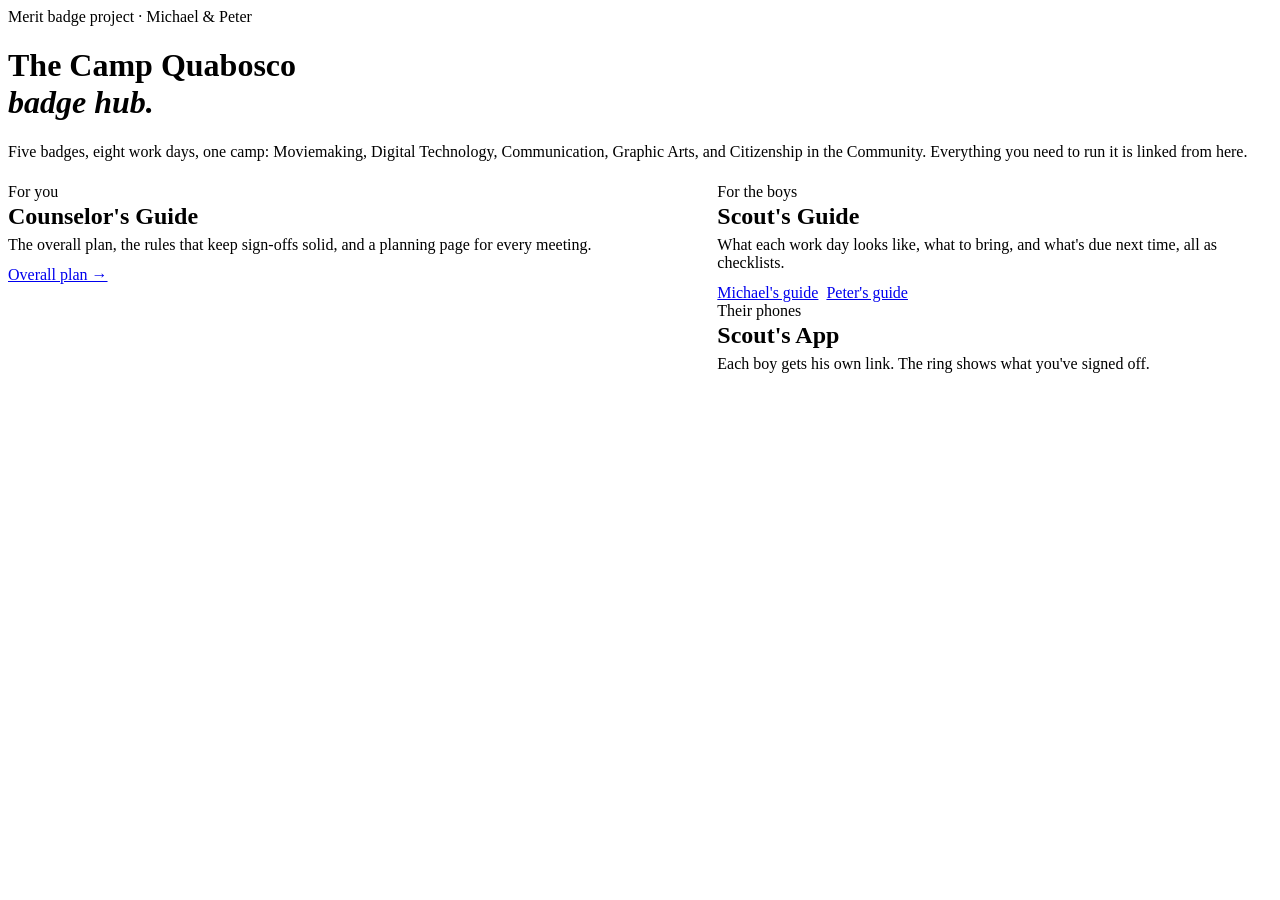
==== index.html @ cc7b2dd4 "Create index.html" ====
<!DOCTYPE html>
<html lang="en">
<head>
<meta charset="UTF-8">
<meta name="viewport" content="width=device-width, initial-scale=1.0">
<title>Camp Quabosco Badge Hub</title>
<link rel="stylesheet" href="shared.css">
<style>
.hubgrid{display:grid;grid-template-columns:minmax(0,1.25fr) minmax(0,1fr);gap:16px;margin-top:22px}
@media(max-width:820px){.hubgrid{grid-template-columns:1fr}}
.door h3{font-family:var(--display);font-size:24px;color:var(--forest);margin:2px 0 6px;font-weight:600}
.door p{margin:0 0 12px;color:var(--muted)}
.mlist{list-style:none;margin:8px 0 0;padding:0;counter-reset:m}
.mlist li a{display:grid;grid-template-columns:34px minmax(0,1fr) 60px;gap:10px;align-items:center;padding:9px 6px;border-top:1px dashed var(--line);text-decoration:none;color:var(--ink);border-radius:8px}
.mlist li a:hover{background:#f1e8d2}
.mnum{width:30px;height:30px;border-radius:50%;display:grid;place-items:center;font-family:var(--display);font-weight:700;background:var(--khaki);color:var(--forest)}
.mlist li.camp .mnum{background:var(--forest);color:#fff}
.mt b{display:block;font-size:14.5px}
.mt span{font-size:12px;color:var(--muted)}
.mp{text-align:right}
.mp .bar{height:6px}
.mp small{font-family:var(--mono);font-size:10.5px;color:var(--muted)}
.scouts{display:grid;grid-template-columns:repeat(2,minmax(0,1fr));gap:14px}
@media(max-width:560px){.scouts{grid-template-columns:1fr}}
.sc{text-align:center}
.sc h4{font-family:var(--display);font-size:22px;margin:6px 0 2px;color:var(--forest)}
.sc .ring{margin:6px auto}
.sc .row{display:flex;gap:6px;justify-content:center;flex-wrap:wrap;margin-top:10px}
.sc .meta{font-size:12px;color:var(--muted)}
.mini-badges{display:flex;gap:4px;justify-content:center;margin-top:8px}
.mini-badges span{width:30px;height:30px;border-radius:50%;display:grid;place-items:center;font-family:var(--mono);font-size:8.5px;font-weight:700;border:2px dashed var(--forest);color:var(--forest);background:#fff}
.mini-badges span.full{background:var(--forest);color:#fff;border-style:solid}
.links{display:flex;gap:8px;flex-wrap:wrap}
</style>
</head>
<body>
<div class="topbar" id="topbar"></div>
<div class="wrap">
  <div class="hero">
    <div class="eyebrow">Merit badge project · Michael &amp; Peter</div>
    <h1 class="title">The Camp Quabosco<br><em>badge hub.</em></h1>
    <p class="lede">Five badges, eight work days, one camp: Moviemaking, Digital Technology, Communication, Graphic Arts, and Citizenship in the Community. Everything you need to run it is linked from here.</p>
  </div>

  <div class="hubgrid">
    <div class="patch door">
      <div class="eyebrow">For you</div>
      <h3>Counselor's Guide</h3>
      <p>The overall plan, the rules that keep sign-offs solid, and a planning page for every meeting.</p>
      <div class="links"><a class="btn" href="counselor.html">Overall plan →</a></div>
      <ul class="mlist" id="mlist"></ul>
    </div>

    <div class="grid">
      <div class="patch door">
        <div class="eyebrow">For the boys</div>
        <h3>Scout's Guide</h3>
        <p>What each work day looks like, what to bring, and what's due next time, all as checklists.</p>
        <div class="links"><a class="btn" href="scout.html?scout=michael">Michael's guide</a><a class="btn" href="scout.html?scout=peter">Peter's guide</a></div>
      </div>
      <div class="patch door">
        <div class="eyebrow">Their phones</div>
        <h3>Scout's App</h3>
        <p>Each boy gets his own link. The ring shows what you've signed off.</p>
        <div class="scouts" id="scouts"></div>
      </div>
    </div>
  </div>
</div>
<script src="data1.js"></script>
<script src="data2.js"></script>
<script src="sessions.js"></script>
<script src="common.js"></script>
<script>
(function(){
  var U=HUB;U.nav("hub");
  document.getElementById("mlist").innerHTML=SESSIONS.map(function(s){
    var p=U.listPct("prep-"+s.id,s.prep.length);
    return "<li class='"+(s.kind==="Camp"?"camp":"")+"'><a href='meeting.html?s="+s.id+"'><span class='mnum'>"+s.n+"</span><span class='mt'><b>"+U.esc(s.title)+"</b><span>"+U.esc(s.kind)+" · "+U.esc(s.len)+"</span></span><span class='mp'><div class='bar'><i style='width:"+p+"%'></i></div><small>prep "+p+"%</small></span></a></li>";
  }).join("");
  document.getElementById("scouts").innerHTML=U.SCOUTS.map(function(sc){
    var need=0,got=0,mb="";
    BADGES.forEach(function(b){var u=U.units(b,U.signed(sc.id));need+=u.need;got+=u.got;
      mb+="<span class='"+(u.pct===100?"full":"")+"' title='"+U.esc(b.name)+": "+u.pct+"%'>"+U.shortName(b.id)+"</span>";});
    var pct=need?Math.round(got/need*100):0;
    var imp=U.H.imports[sc.id];
    return "<div class='sc'><h4>"+sc.name+"</h4>"+U.ring(pct,96,9)+"<div class='meta'>"+got+" of "+need+" signed off</div><div class='mini-badges'>"+mb+"</div>"+
      "<div class='meta' style='margin-top:6px'>"+(imp?"Last update from his app: "+new Date(imp.at).toLocaleDateString():"No update from his app yet")+"</div>"+
      "<div class='row'><a class='btn small' href='progress.html?scout="+sc.id+"'>Progress</a><a class='btn small ghost' href='app/index.html?scout="+sc.id+"'>Open app</a></div></div>";
  }).join("");
})();
</script>
</body>
</html>
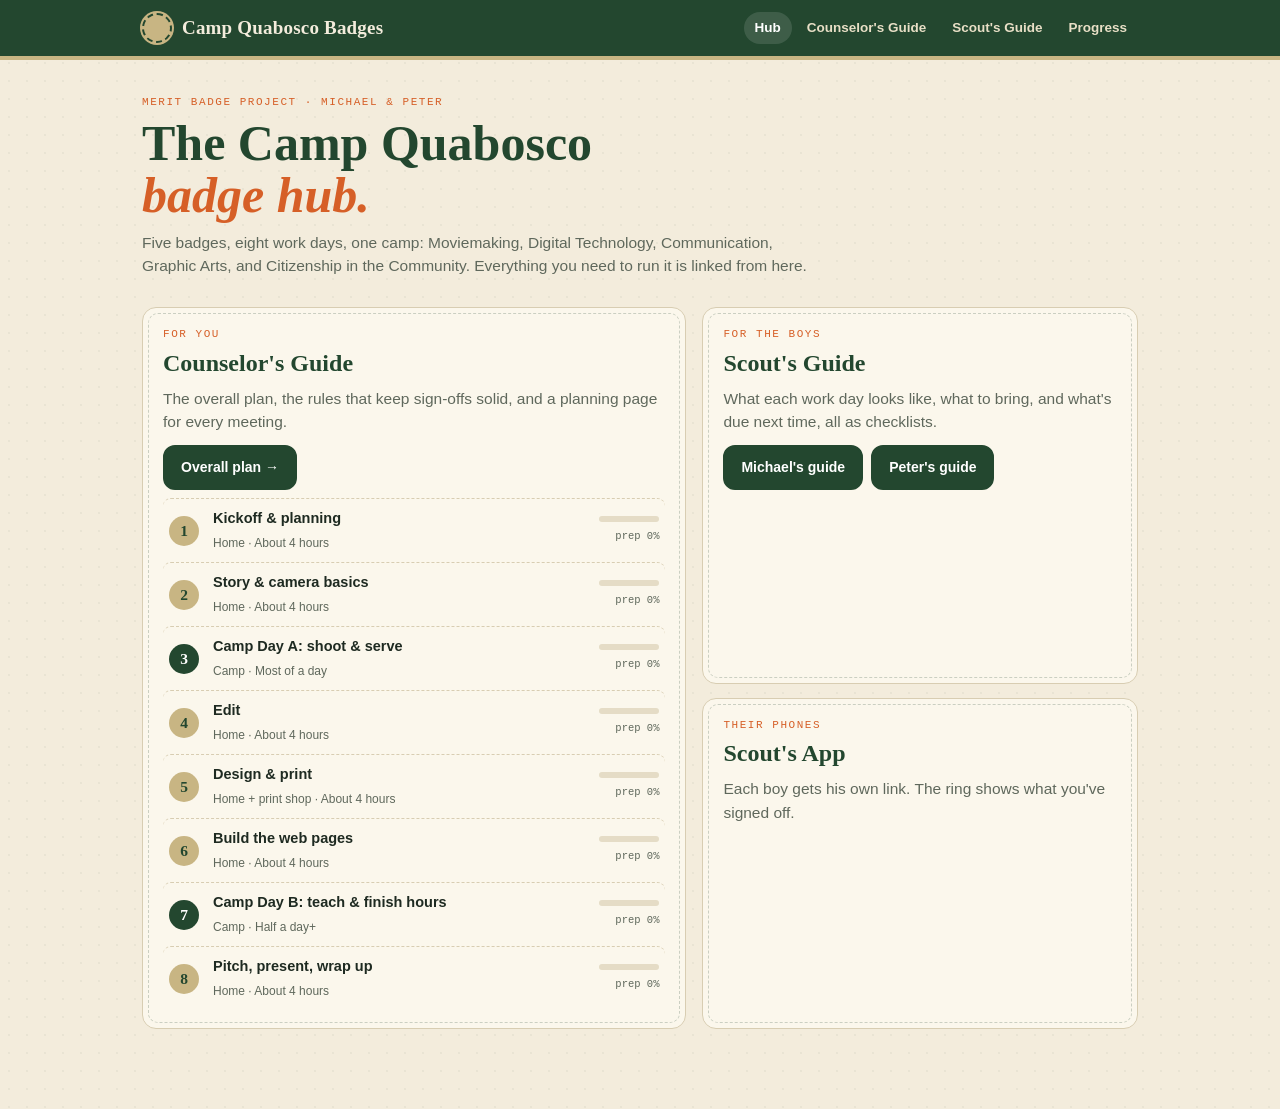
==== commit bc3e69b7: "Update index.html" ====
--- a/index.html
+++ b/index.html
@@ -80,7 +80,7 @@
   }).join("");
   document.getElementById("scouts").innerHTML=U.SCOUTS.map(function(sc){
     var need=0,got=0,mb="";
-    BADGES.forEach(function(b){var u=U.units(b,U.signed(sc.id));need+=u.need;got+=u.got;
+    U.badgesFor(sc.id).forEach(function(b){var u=U.units(b,U.signed(sc.id));need+=u.need;got+=u.got;
       mb+="<span class='"+(u.pct===100?"full":"")+"' title='"+U.esc(b.name)+": "+u.pct+"%'>"+U.shortName(b.id)+"</span>";});
     var pct=need?Math.round(got/need*100):0;
     var imp=U.H.imports[sc.id];
--- a/shared.css
+++ b/shared.css
@@ -0,0 +1,83 @@
+:root{
+  --paper:#f3ecdc; --card:#fbf7ec; --ink:#1e2a21; --muted:#5f685c; --line:#d8cdb2;
+  --forest:#23472f; --moss:#5d7a45; --khaki:#c8b583; --orange:#d65f27; --sky:#2f6f8f; --red:#a5371a;
+  --display:"Iowan Old Style","Palatino Linotype",Palatino,"Book Antiqua",Georgia,serif;
+  --body:"Avenir Next","Avenir","Segoe UI",-apple-system,sans-serif;
+  --mono:"SF Mono",Menlo,Consolas,monospace;
+}
+*{box-sizing:border-box;-webkit-tap-highlight-color:transparent}
+html,body{margin:0}
+body{background:var(--paper);color:var(--ink);font-family:var(--body);font-size:15.5px;line-height:1.5;
+  background-image:radial-gradient(rgba(35,71,47,.05) 1px,transparent 1px);background-size:18px 18px;padding-bottom:80px}
+a{color:var(--sky)}
+.wrap{max-width:1040px;margin:0 auto;padding:0 22px}
+
+/* Top bar */
+.topbar{background:var(--forest);color:var(--paper);border-bottom:4px solid var(--khaki)}
+.topbar .wrap{display:flex;align-items:center;gap:18px;padding-top:12px;padding-bottom:12px;flex-wrap:wrap}
+.brand{display:flex;align-items:center;gap:10px;color:var(--paper);text-decoration:none;font-family:var(--display);font-size:19px;font-weight:600;letter-spacing:.01em}
+.brand .knot{width:30px;height:30px;border-radius:50%;background:var(--khaki);border:2px dashed var(--forest);box-shadow:0 0 0 2px var(--khaki)}
+.nav{display:flex;gap:4px;flex-wrap:wrap;margin-left:auto}
+.nav a{color:#e8dfc6;text-decoration:none;font-size:13.5px;font-weight:600;padding:6px 11px;border-radius:20px}
+.nav a.on,.nav a:hover{background:rgba(255,255,255,.12);color:#fff}
+
+/* Headings */
+.eyebrow{font-family:var(--mono);font-size:11px;letter-spacing:.14em;text-transform:uppercase;color:var(--orange)}
+h1.title{font-family:var(--display);font-size:clamp(32px,5vw,50px);line-height:1.04;color:var(--forest);margin:6px 0 10px;font-weight:600}
+h1.title em{color:var(--orange)}
+.lede{color:var(--muted);max-width:680px;margin:0}
+h2.sec{font-family:var(--display);font-size:25px;color:var(--forest);margin:38px 0 12px;font-weight:600;display:flex;align-items:baseline;gap:10px}
+h2.sec small{font-family:var(--mono);font-size:11px;color:var(--orange);letter-spacing:.12em;text-transform:uppercase}
+.hero{padding:34px 0 8px}
+
+/* Stitched patch cards */
+.patch{background:var(--card);border:1px solid var(--line);border-radius:14px;position:relative;padding:18px 20px}
+.patch::before{content:"";position:absolute;inset:5px;border:1.5px dashed rgba(35,71,47,.22);border-radius:10px;pointer-events:none}
+.grid{display:grid;gap:14px}
+.g2{grid-template-columns:repeat(2,minmax(0,1fr))}
+.g3{grid-template-columns:repeat(3,minmax(0,1fr))}
+.g4{grid-template-columns:repeat(4,minmax(0,1fr))}
+@media(max-width:820px){.g2,.g3,.g4{grid-template-columns:1fr}}
+
+/* Checklist */
+.check{list-style:none;margin:0;padding:0}
+.check li{display:flex;gap:12px;align-items:flex-start;padding:9px 2px;border-top:1px dashed var(--line);cursor:pointer;user-select:none}
+.check li:first-child{border-top:0}
+.box{flex:0 0 22px;width:22px;height:22px;border:2px solid var(--forest);border-radius:6px;display:grid;place-items:center;margin-top:1px;transition:background .15s,transform .15s;background:#fff}
+.box svg{width:14px;height:14px;stroke:#fff;stroke-width:3.2;fill:none;stroke-linecap:round;stroke-linejoin:round;stroke-dasharray:24;stroke-dashoffset:24;transition:stroke-dashoffset .25s ease .05s}
+.check li.done .box{background:var(--forest);transform:scale(1.06)}
+.check li.done .box svg{stroke-dashoffset:0}
+.check li.done .txt{color:#8b9187;text-decoration:line-through;text-decoration-color:rgba(35,71,47,.35)}
+.check li.pop .box{animation:pop .35s ease}
+@keyframes pop{0%{transform:scale(.8)}60%{transform:scale(1.25)}100%{transform:scale(1.06)}}
+.txt{flex:1}
+.count{font-family:var(--mono);font-size:11.5px;color:var(--orange);font-weight:700}
+
+/* Chips and tags */
+.chip{display:inline-flex;align-items:center;gap:4px;font-family:var(--mono);font-size:11px;font-weight:700;padding:2px 8px;border-radius:12px;border:1px solid var(--line);background:#fff;color:var(--forest);white-space:nowrap}
+.tag{display:inline-block;font-family:var(--mono);font-size:10px;font-weight:700;letter-spacing:.05em;padding:2px 7px;border-radius:4px;text-transform:uppercase}
+.tag.home{background:#e7d9b6;color:#5a4615}.tag.camp{background:var(--forest);color:#fff}
+
+/* Progress bar + ring */
+.bar{height:10px;background:#e5dcc6;border-radius:8px;overflow:hidden}
+.bar i{display:block;height:100%;background:var(--orange);border-radius:8px;transition:width .5s}
+.ring{display:block}
+
+/* Buttons */
+.btn{display:inline-flex;align-items:center;gap:8px;border:2px solid var(--forest);background:var(--forest);color:#fff;font-family:var(--body);font-weight:700;font-size:14px;padding:10px 16px;border-radius:12px;cursor:pointer;text-decoration:none}
+.btn.ghost{background:transparent;color:var(--forest)}
+.btn.small{padding:6px 11px;font-size:12.5px;border-radius:9px}
+
+textarea,input[type=text],input[type=date]{font-family:var(--body);font-size:15px;border:1px solid var(--line);border-radius:10px;padding:10px;background:#fff;color:var(--ink);width:100%}
+
+.muted{color:var(--muted)}
+.small{font-size:13px}
+.toast{position:fixed;left:50%;bottom:80px;transform:translateX(-50%) translateY(20px);background:var(--ink);color:#fff;padding:10px 16px;border-radius:20px;font-size:14px;opacity:0;transition:.25s;pointer-events:none;z-index:50}
+.toast.on{opacity:1;transform:translateX(-50%) translateY(0)}
+
+@media print{
+  body{background-image:none;padding-bottom:0}
+  .topbar,.noprint,.nav{display:none!important}
+  .patch{break-inside:avoid}
+  .check li{cursor:default}
+}
